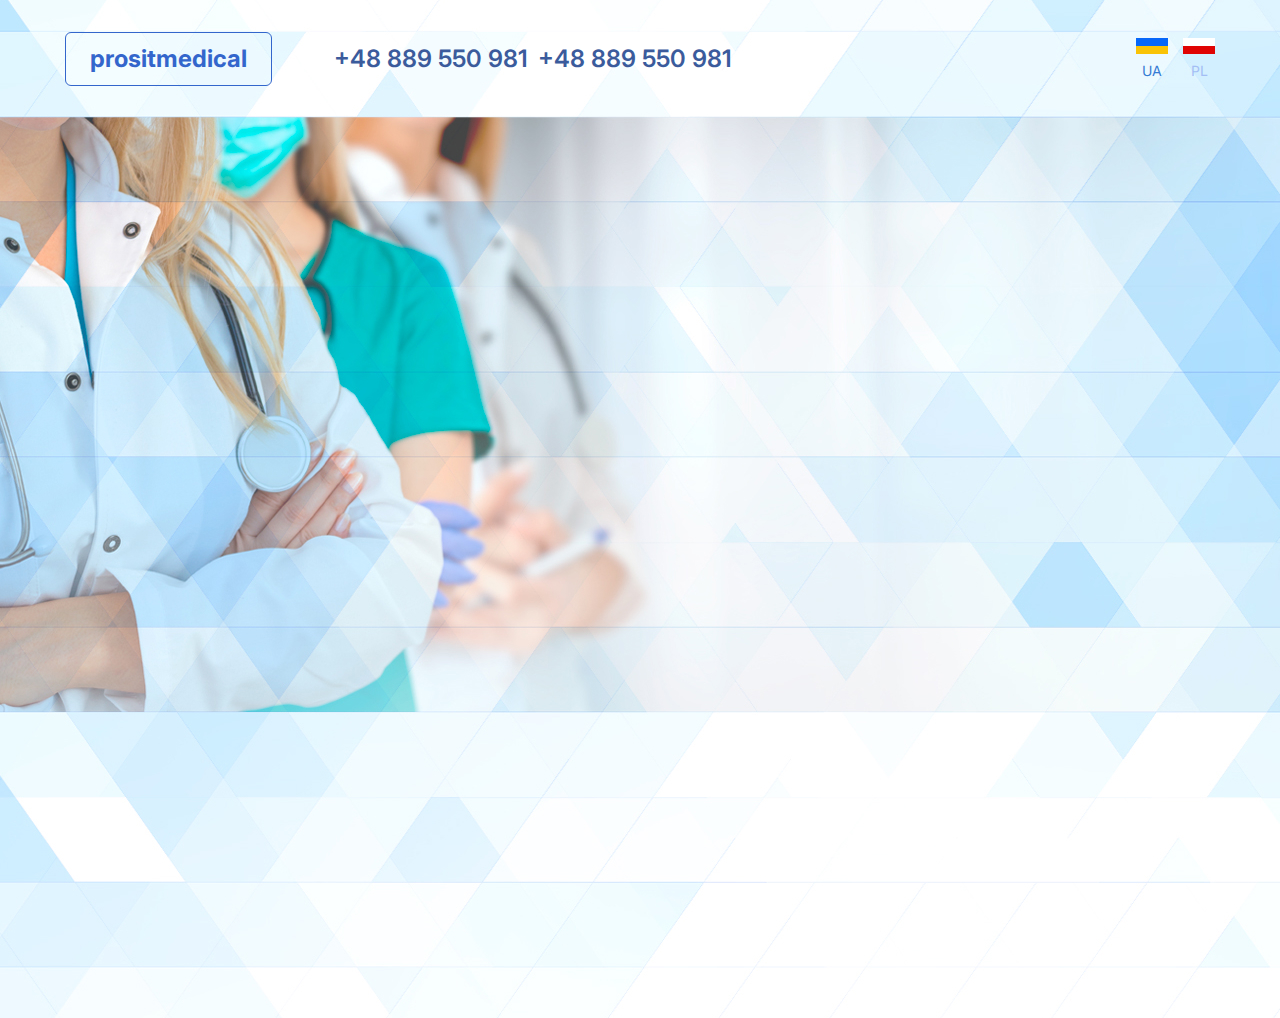
==== app/index.html @ 1f2bd45f "header" ====
<!DOCTYPE html>
<html lang="en">

<head>
    <meta charset="UTF-8">
    <meta http-equiv="X-UA-Compatible" content="IE=edge">
    <meta name="viewport" content="width=device-width, initial-scale=1.0">
    <title>Prositmedical</title>
    <link rel="preconnect" href="https://fonts.googleapis.com">
    <link rel="preconnect" href="https://fonts.gstatic.com" crossorigin>
    <link href="https://fonts.googleapis.com/css2?family=Inter:wght@400;600;700;800&display=swap" rel="stylesheet">
    <link rel="stylesheet" href="css/style.min.css">
</head>

<body class="body">
    <header class="header">
        <div class="container-fluid">
            <div class="header__inner">
                <a class="header__logo" href="index.html">prositmedical</a>
                <ul class="header__phone">
                    <li class="header__phone-item">
                        <a class="header__phone-link" href="tel:+48889550981">+48 889 550 981</a>
                    </li>
                    <li class="header__phone-item">
                        <a class="header__phone-link" href="tel:+48889550981">+48 889 550 981</a>
                    </li>
                </ul>
                <ul class="header__lang">
                    <li class="header__lang-item">
                        <a class="header__lang-link ua header__lang-link--active" href="index.html">UA</a>
                    </li>
                    <li class="header__lang-item">
                        <a class="header__lang-link pl" href="index_pl.html">PL</a>
                    </li>
                </ul>
            </div>
        </div>
    </header>
    <div class="wrapper">
        <div class="main"></div>
        <footer class="footer"></footer>
    </div>
    <script src="js/main.min.js"></script>
</body>

</html>
---- app/css/style.min.css ----
html{-webkit-box-sizing:border-box;box-sizing:border-box}*,*::after,*::before{-webkit-box-sizing:inherit;box-sizing:inherit}ul[class],ol[class]{padding:0}body,h1,h2,h3,h4,h5,h6,p,ul,ol,li,figure,figcaption,blockquote,dl,dd{margin:0;font-size:inherit}ul[class]{list-style:none}img{max-width:100%;display:block}input,button,textarea,select{font:inherit}a{text-decoration:none}html,body{height:100%;font-family:"Inter",sans-serif;font-size:24px;line-height:1.16}.wrapper{display:-webkit-box;display:-ms-flexbox;display:flex;-webkit-box-orient:vertical;-webkit-box-direction:normal;-ms-flex-direction:column;flex-direction:column;min-height:100%}.main{-webkit-box-flex:1;-ms-flex:1 0 auto;flex:1 0 auto}.footer{-webkit-box-flex:0;-ms-flex:0 0 auto;flex:0 0 auto}.container{max-width:1000px;margin:0 auto;padding:0 10px}.container-fluid{max-width:1440px;padding:0 65px;margin:0 auto}.body{background-image:url(../images/main-bg.jpg);background-size:1440px auto;background-repeat:no-repeat;background-position:top center}.header__inner{padding:32px 0;display:-webkit-box;display:-ms-flexbox;display:flex;-webkit-box-align:center;-ms-flex-align:center;align-items:center}.header__logo{color:#36c;font-weight:700;padding:12px 24px;border:1px solid #36c;border-radius:6px;margin-right:62px}.header__phone{display:-webkit-box;display:-ms-flexbox;display:flex;margin-right:auto}.header__phone-item+.header__phone-item{margin-left:10px}.header__phone-link{font-weight:600;color:#3b5b9c}.header__lang{display:-webkit-box;display:-ms-flexbox;display:flex;font-size:14px}.header__lang-item{margin-left:15px}.header__lang-link{display:inline-block;color:#a3bef5;width:32px;text-align:center;padding-top:25px;position:relative}.header__lang-link::before{position:absolute;content:"";width:32px;height:16px;top:0;left:0;background-size:cover;background-repeat:no-repeat}.header__lang-link.ua::before{background-image:url(../images/ua-flag.png)}.header__lang-link.pl::before{background-image:url(../images/pl-flag.png)}.header__lang-link--active{color:#357bd3}
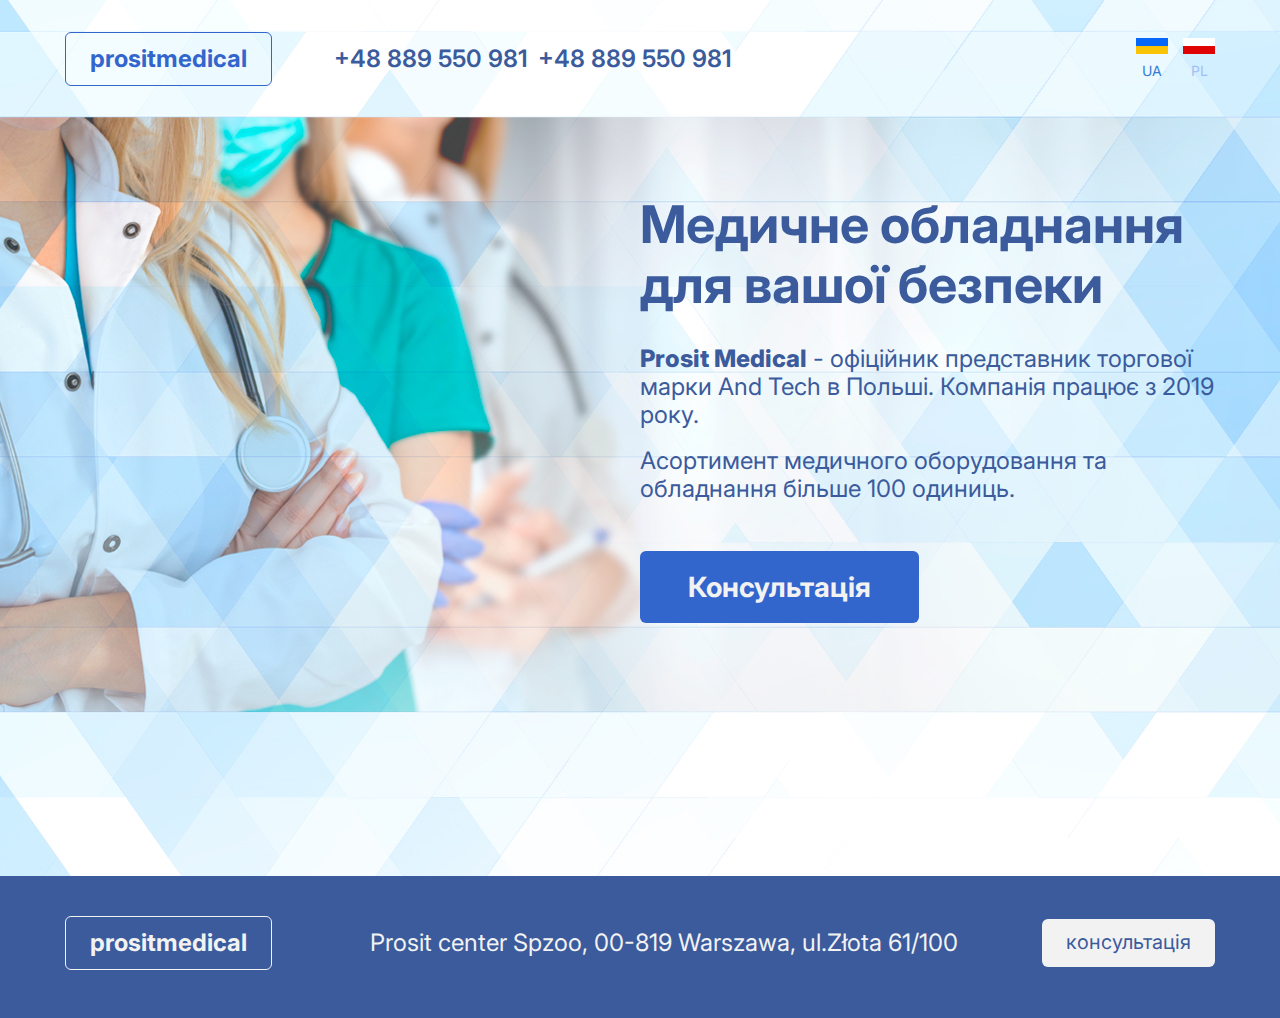
==== commit 560410bd: "footer + top" ====
--- a/app/index.html
+++ b/app/index.html
@@ -1,5 +1,5 @@
 <!DOCTYPE html>
-<html lang="en">
+<html lang="ua">
 
 <head>
     <meta charset="UTF-8">
@@ -16,7 +16,7 @@
     <header class="header">
         <div class="container-fluid">
             <div class="header__inner">
-                <a class="header__logo" href="index.html">prositmedical</a>
+                <a class="header__logo logo" href="index.html">prositmedical</a>
                 <ul class="header__phone">
                     <li class="header__phone-item">
                         <a class="header__phone-link" href="tel:+48889550981">+48 889 550 981</a>
@@ -37,8 +37,37 @@
         </div>
     </header>
     <div class="wrapper">
-        <div class="main"></div>
-        <footer class="footer"></footer>
+        <div class="main">
+            <section class="top">
+                <div class="container-fluid">
+                    <div class="top__inner">
+                        <div class="top__info">
+                            <h1 class="top__title">
+                                Медичне обладнання для вашої безпеки
+                            </h1>
+                            <p class="top__text">
+                                <b>Prosit Medical</b> - офіційник представник торгової марки And Tech в Польші. Компанія працює з 2019 року.
+                            </p>
+                            <p class="top__text">
+                                Асортимент медичного оборудовання та обладнання більше 100 одиниць.
+                            </p>
+                            <a class="top__btn" href="#">Консультація</a>
+                        </div>
+                    </div>
+                </div>
+            </section>
+        </div>
+        <footer class="footer">
+            <div class="container-fluid">
+                <div class="footer__inner">
+                    <a class="footer__logo logo" href="index.html">prositmedical</a>
+                    <p class="footer__text">
+                        Prosit center Spzoo, 00-819 Warszawa, ul.Złota 61/100
+                    </p>
+                    <a class="footer__btn" href="#">консультація</a>
+                </div>
+            </div>
+        </footer>
     </div>
     <script src="js/main.min.js"></script>
 </body>
--- a/app/css/style.min.css
+++ b/app/css/style.min.css
@@ -1 +1 @@
-html{-webkit-box-sizing:border-box;box-sizing:border-box}*,*::after,*::before{-webkit-box-sizing:inherit;box-sizing:inherit}ul[class],ol[class]{padding:0}body,h1,h2,h3,h4,h5,h6,p,ul,ol,li,figure,figcaption,blockquote,dl,dd{margin:0;font-size:inherit}ul[class]{list-style:none}img{max-width:100%;display:block}input,button,textarea,select{font:inherit}a{text-decoration:none}html,body{height:100%;font-family:"Inter",sans-serif;font-size:24px;line-height:1.16}.wrapper{display:-webkit-box;display:-ms-flexbox;display:flex;-webkit-box-orient:vertical;-webkit-box-direction:normal;-ms-flex-direction:column;flex-direction:column;min-height:100%}.main{-webkit-box-flex:1;-ms-flex:1 0 auto;flex:1 0 auto}.footer{-webkit-box-flex:0;-ms-flex:0 0 auto;flex:0 0 auto}.container{max-width:1000px;margin:0 auto;padding:0 10px}.container-fluid{max-width:1440px;padding:0 65px;margin:0 auto}.body{background-image:url(../images/main-bg.jpg);background-size:1440px auto;background-repeat:no-repeat;background-position:top center}.header__inner{padding:32px 0;display:-webkit-box;display:-ms-flexbox;display:flex;-webkit-box-align:center;-ms-flex-align:center;align-items:center}.header__logo{color:#36c;font-weight:700;padding:12px 24px;border:1px solid #36c;border-radius:6px;margin-right:62px}.header__phone{display:-webkit-box;display:-ms-flexbox;display:flex;margin-right:auto}.header__phone-item+.header__phone-item{margin-left:10px}.header__phone-link{font-weight:600;color:#3b5b9c}.header__lang{display:-webkit-box;display:-ms-flexbox;display:flex;font-size:14px}.header__lang-item{margin-left:15px}.header__lang-link{display:inline-block;color:#a3bef5;width:32px;text-align:center;padding-top:25px;position:relative}.header__lang-link::before{position:absolute;content:"";width:32px;height:16px;top:0;left:0;background-size:cover;background-repeat:no-repeat}.header__lang-link.ua::before{background-image:url(../images/ua-flag.png)}.header__lang-link.pl::before{background-image:url(../images/pl-flag.png)}.header__lang-link--active{color:#357bd3}+html{-webkit-box-sizing:border-box;box-sizing:border-box}*,*::after,*::before{-webkit-box-sizing:inherit;box-sizing:inherit}ul[class],ol[class]{padding:0}body,h1,h2,h3,h4,h5,h6,p,ul,ol,li,figure,figcaption,blockquote,dl,dd{margin:0;font-size:inherit}ul[class]{list-style:none}img{max-width:100%;display:block}input,button,textarea,select{font:inherit}a{text-decoration:none}html,body{height:100%;font-family:"Inter",sans-serif;font-size:24px;line-height:1.16}.wrapper{display:-webkit-box;display:-ms-flexbox;display:flex;-webkit-box-orient:vertical;-webkit-box-direction:normal;-ms-flex-direction:column;flex-direction:column;min-height:100%}.main{-webkit-box-flex:1;-ms-flex:1 0 auto;flex:1 0 auto}.footer{-webkit-box-flex:0;-ms-flex:0 0 auto;flex:0 0 auto}.container{max-width:1000px;margin:0 auto;padding:0 10px}.container-fluid{max-width:1440px;padding:0 65px;margin:0 auto}.logo{font-weight:700;padding:12px 24px;border:1px solid;border-radius:6px}.body{background-image:url(../images/main-bg.jpg);background-size:1440px auto;background-repeat:no-repeat;background-position:top center}.header__inner{padding:32px 0;display:-webkit-box;display:-ms-flexbox;display:flex;-webkit-box-align:center;-ms-flex-align:center;align-items:center}.header__logo{color:#36c;border-color:#36c;margin-right:62px}.header__phone{display:-webkit-box;display:-ms-flexbox;display:flex;margin-right:auto}.header__phone-item+.header__phone-item{margin-left:10px}.header__phone-link{font-weight:600;color:#3b5b9c}.header__lang{display:-webkit-box;display:-ms-flexbox;display:flex;font-size:14px}.header__lang-item{margin-left:15px}.header__lang-link{display:inline-block;color:#a3bef5;width:32px;text-align:center;padding-top:25px;position:relative}.header__lang-link::before{position:absolute;content:"";width:32px;height:16px;top:0;left:0;background-size:cover;background-repeat:no-repeat}.header__lang-link.ua::before{background-image:url(../images/ua-flag.png)}.header__lang-link.pl::before{background-image:url(../images/pl-flag.png)}.header__lang-link--active{color:#357bd3}.top__inner{padding:77px 0 90px;color:#3b5b9c}.top__info{width:50%;margin-left:auto}.top__title{font-size:52px;margin-bottom:30px}.top__text{margin-bottom:18px;max-width:575px}.top__text b{font-weight:800}.top__btn{display:inline-block;font-size:28px;font-weight:700;color:#f2f2f3;background-color:#36c;padding:20px 48px;border-radius:6px;margin-top:30px}.footer{background-color:#3b5b9c}.footer__inner{display:-webkit-box;display:-ms-flexbox;display:flex;-webkit-box-align:center;-ms-flex-align:center;align-items:center;padding:40px 0 48px}.footer__logo{color:#f2f2f3;border-color:#f2f2f3;margin-right:98px}.footer__text{color:#f2f2f3;margin-right:auto}.footer__btn{font-size:20px;color:#3b5b9c;background-color:#f2f2f3;padding:12px 24px;border-radius:6px}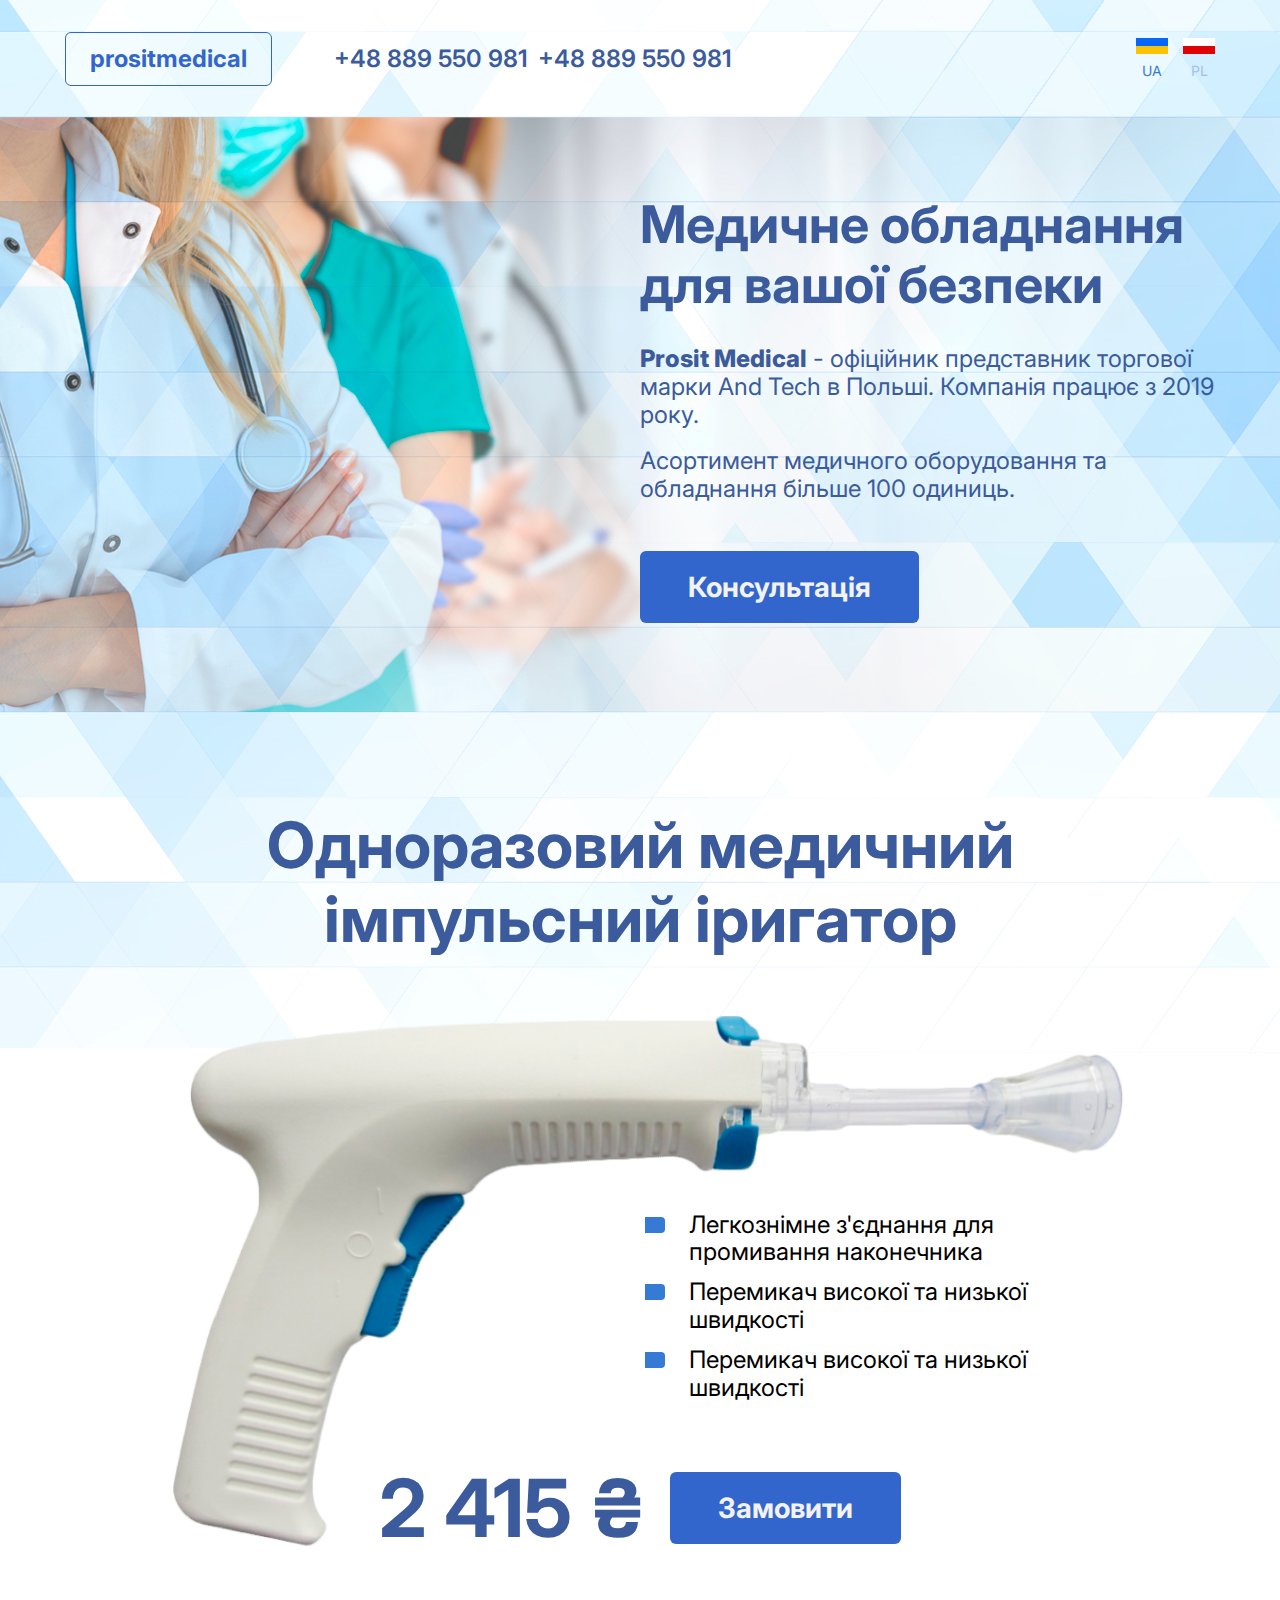
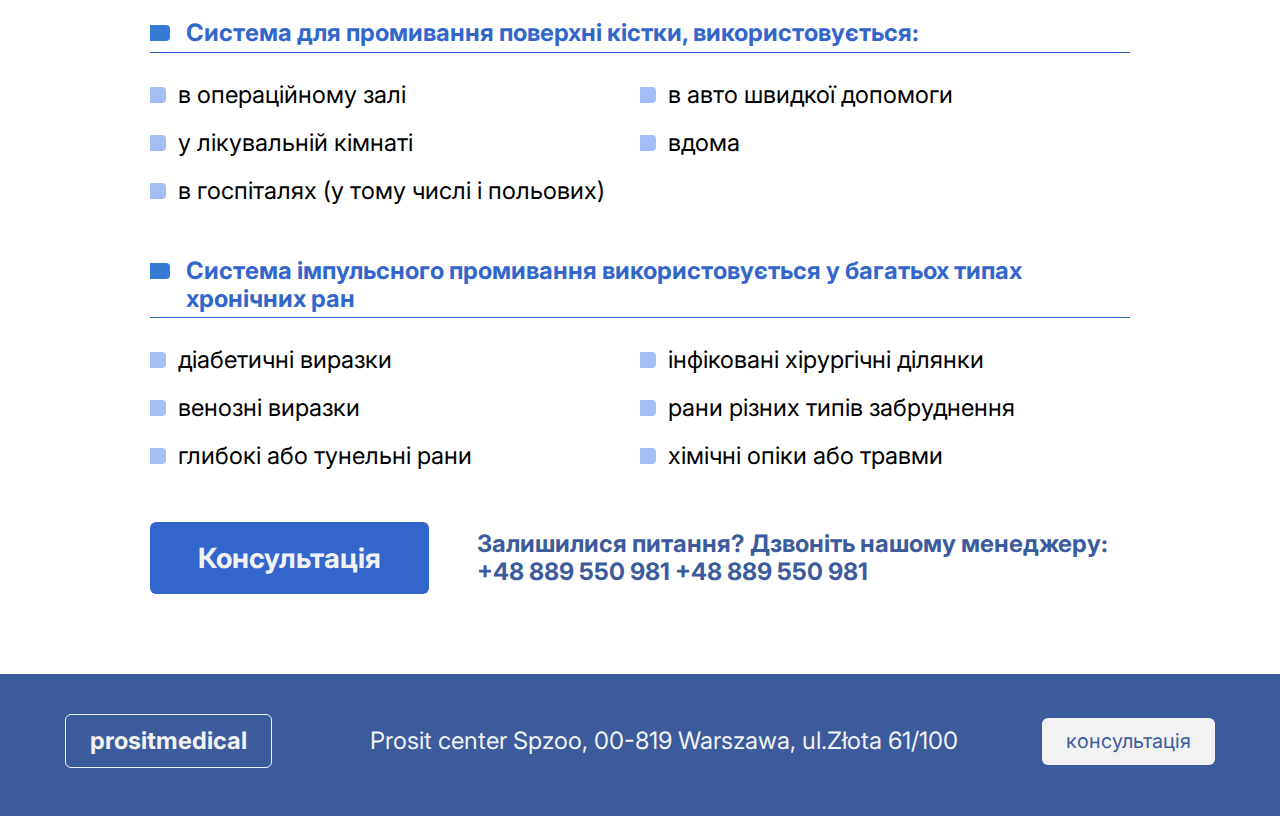
==== commit c5cc2ef1: "popup" ====
--- a/app/index.html
+++ b/app/index.html
@@ -42,16 +42,103 @@
                 <div class="container-fluid">
                     <div class="top__inner">
                         <div class="top__info">
-                            <h1 class="top__title">
+                            <h2 class="top__title">
                                 Медичне обладнання для вашої безпеки
-                            </h1>
+                            </h2>
                             <p class="top__text">
-                                <b>Prosit Medical</b> - офіційник представник торгової марки And Tech в Польші. Компанія працює з 2019 року.
+                                <b>Prosit Medical</b> - офіційник представник торгової марки And Tech в Польші. Компанія
+                                працює з 2019 року.
                             </p>
                             <p class="top__text">
                                 Асортимент медичного оборудовання та обладнання більше 100 одиниць.
                             </p>
-                            <a class="top__btn" href="#">Консультація</a>
+                            <a class="top__btn button" href="#">Консультація</a>
+                        </div>
+                    </div>
+                </div>
+            </section>
+            <section class="device">
+                <div class="container">
+                    <div class="device__inner">
+                        <h1 class="device__title">
+                            Одноразовий медичний імпульсний іригатор
+                        </h1>
+                        <div class="device__item">
+                            <img class="device__item-img" src="images/Irrigator.png" alt="Irrigator">
+                            <div class="device__info">
+                                <ul class="device__info-list">
+                                    <li class="device__info-text">
+                                        Легкознімне з'єднання для промивання наконечника
+                                    </li>
+                                    <li class="device__info-text">
+                                        Перемикач високої та низької швидкості
+                                    </li>
+                                    <li class="device__info-text">
+                                        Перемикач високої та низької швидкості
+                                    </li>
+                                </ul>
+                                <div class="device__price">
+                                    <span class="device__price-num">2 415 ₴</span>
+                                    <a class="device__price-btn" href="#">Замовити</a>
+                                </div>
+                            </div>
+                        </div>
+                        <div class="device__functions">
+                            <div class="device__functions-box">
+                                <h5 class="device__functions-title">
+                                    Система для промивання поверхні кістки, використовується:
+                                </h5>
+                                <ul class="device__functions-list">
+                                    <li class="device__functions-text">
+                                        в операційному залі
+                                    </li>
+                                    <li class="device__functions-text">
+                                        в авто швидкої допомоги
+                                    </li>
+                                    <li class="device__functions-text">
+                                        у лікувальній кімнаті
+                                    </li>
+                                    <li class="device__functions-text">
+                                        вдома
+                                    </li>
+                                    <li class="device__functions-text">
+                                        в госпіталях (у тому числі і польових)
+                                    </li>
+                                </ul>
+                            </div>
+                            <div class="device__functions-box">
+                                <h5 class="device__functions-title">
+                                    Система імпульсного промивання
+                                    використовується у багатьох типах хронічних ран
+                                </h5>
+                                <ul class="device__functions-list">
+                                    <li class="device__functions-text">
+                                        діабетичні виразки
+                                    </li>
+                                    <li class="device__functions-text">
+                                        інфіковані хірургічні ділянки
+                                    </li>
+                                    <li class="device__functions-text">
+                                        венозні виразки
+                                    </li>
+                                    <li class="device__functions-text">
+                                        рани різних типів забруднення
+                                    </li>
+                                    <li class="device__functions-text">
+                                        глибокі або тунельні рани
+                                    </li>
+                                    <li class="device__functions-text">
+                                        хімічні опіки або травми
+                                    </li>
+                                </ul>
+                            </div>
+                        </div>
+                        <div class="device__contacts">
+                            <a class="device__btn button" href="#">Консультація</a>
+                            <p class="device__phone">
+                                Залишилися питання? Дзвоніть нашому менеджеру:
+                                +48 889 550 981 +48 889 550 981
+                            </p>
                         </div>
                     </div>
                 </div>
@@ -69,6 +156,36 @@
             </div>
         </footer>
     </div>
+    <div class="popup__order">
+        <div class="popup__body">
+            <div class="popup__card">
+                <a class="popup__close" href="#">
+                    <img class="popup__close-icon" src="images/close-icon.svg" alt="close">
+                </a>
+                <h3 class="popup__title">Будь ласка, заповніть поля</h3>
+                <form class="popup__form">
+                    <input type="text" class="popup__input" placeholder="Як до Вас звертатися">
+                    <input type="email, tel" class="popup__input" placeholder="Ваш телефон або e-mail">
+                    <button class="popup__btn button" type="submit">Надіслати</button>
+                </form>
+            </div>
+        </div>
+    </div>
+    </div>
+    <div class="popup__feedback">
+        <div class="popup__body">
+            <div class="popup__card">
+                <a class="popup__close" href="#">
+                    <img class="popup__close-icon" src="images/close-icon.svg" alt="close">
+                </a>
+                <h3 class="popup__title">Дякуємо!</h3>
+                <p class="popup__text">
+                    Ваше замовлення було відправлено.
+                    Чекайте на відповідь нашого менеджера.
+                </p>
+            </div>
+        </div>
+    </div>
     <script src="js/main.min.js"></script>
 </body>
 
--- a/app/css/style.min.css
+++ b/app/css/style.min.css
@@ -1 +1 @@
-html{-webkit-box-sizing:border-box;box-sizing:border-box}*,*::after,*::before{-webkit-box-sizing:inherit;box-sizing:inherit}ul[class],ol[class]{padding:0}body,h1,h2,h3,h4,h5,h6,p,ul,ol,li,figure,figcaption,blockquote,dl,dd{margin:0;font-size:inherit}ul[class]{list-style:none}img{max-width:100%;display:block}input,button,textarea,select{font:inherit}a{text-decoration:none}html,body{height:100%;font-family:"Inter",sans-serif;font-size:24px;line-height:1.16}.wrapper{display:-webkit-box;display:-ms-flexbox;display:flex;-webkit-box-orient:vertical;-webkit-box-direction:normal;-ms-flex-direction:column;flex-direction:column;min-height:100%}.main{-webkit-box-flex:1;-ms-flex:1 0 auto;flex:1 0 auto}.footer{-webkit-box-flex:0;-ms-flex:0 0 auto;flex:0 0 auto}.container{max-width:1000px;margin:0 auto;padding:0 10px}.container-fluid{max-width:1440px;padding:0 65px;margin:0 auto}.logo{font-weight:700;padding:12px 24px;border:1px solid;border-radius:6px}.body{background-image:url(../images/main-bg.jpg);background-size:1440px auto;background-repeat:no-repeat;background-position:top center}.header__inner{padding:32px 0;display:-webkit-box;display:-ms-flexbox;display:flex;-webkit-box-align:center;-ms-flex-align:center;align-items:center}.header__logo{color:#36c;border-color:#36c;margin-right:62px}.header__phone{display:-webkit-box;display:-ms-flexbox;display:flex;margin-right:auto}.header__phone-item+.header__phone-item{margin-left:10px}.header__phone-link{font-weight:600;color:#3b5b9c}.header__lang{display:-webkit-box;display:-ms-flexbox;display:flex;font-size:14px}.header__lang-item{margin-left:15px}.header__lang-link{display:inline-block;color:#a3bef5;width:32px;text-align:center;padding-top:25px;position:relative}.header__lang-link::before{position:absolute;content:"";width:32px;height:16px;top:0;left:0;background-size:cover;background-repeat:no-repeat}.header__lang-link.ua::before{background-image:url(../images/ua-flag.png)}.header__lang-link.pl::before{background-image:url(../images/pl-flag.png)}.header__lang-link--active{color:#357bd3}.top__inner{padding:77px 0 90px;color:#3b5b9c}.top__info{width:50%;margin-left:auto}.top__title{font-size:52px;margin-bottom:30px}.top__text{margin-bottom:18px;max-width:575px}.top__text b{font-weight:800}.top__btn{display:inline-block;font-size:28px;font-weight:700;color:#f2f2f3;background-color:#36c;padding:20px 48px;border-radius:6px;margin-top:30px}.footer{background-color:#3b5b9c}.footer__inner{display:-webkit-box;display:-ms-flexbox;display:flex;-webkit-box-align:center;-ms-flex-align:center;align-items:center;padding:40px 0 48px}.footer__logo{color:#f2f2f3;border-color:#f2f2f3;margin-right:98px}.footer__text{color:#f2f2f3;margin-right:auto}.footer__btn{font-size:20px;color:#3b5b9c;background-color:#f2f2f3;padding:12px 24px;border-radius:6px}+html{-webkit-box-sizing:border-box;box-sizing:border-box}*,*::after,*::before{-webkit-box-sizing:inherit;box-sizing:inherit}ul[class],ol[class]{padding:0}body,h1,h2,h3,h4,h5,h6,p,ul,ol,li,figure,figcaption,blockquote,dl,dd{margin:0;font-size:inherit}ul[class]{list-style:none}img{max-width:100%;display:block}input,button,textarea,select{font:inherit}a{text-decoration:none}html,body{height:100%;font-family:"Inter",sans-serif;font-size:24px;line-height:1.16}.wrapper{display:-webkit-box;display:-ms-flexbox;display:flex;-webkit-box-orient:vertical;-webkit-box-direction:normal;-ms-flex-direction:column;flex-direction:column;min-height:100%}.main{-webkit-box-flex:1;-ms-flex:1 0 auto;flex:1 0 auto}.footer{-webkit-box-flex:0;-ms-flex:0 0 auto;flex:0 0 auto}.container{max-width:1000px;margin:0 auto;padding:0 10px}.container-fluid{max-width:1440px;padding:0 65px;margin:0 auto}.logo{font-weight:700;padding:12px 24px;border:1px solid;border-radius:6px}.button{display:inline-block;font-size:28px;font-weight:700;color:#f2f2f3;background-color:#36c;padding:20px 48px;border-radius:6px}.body{background-image:url(../images/main-bg.jpg);background-size:1440px auto;background-repeat:no-repeat;background-position:top center}.header__inner{padding:32px 0;display:-webkit-box;display:-ms-flexbox;display:flex;-webkit-box-align:center;-ms-flex-align:center;align-items:center}.header__logo{color:#36c;border-color:#36c;margin-right:62px}.header__phone{display:-webkit-box;display:-ms-flexbox;display:flex;margin-right:auto}.header__phone-item+.header__phone-item{margin-left:10px}.header__phone-link{font-weight:600;color:#3b5b9c}.header__lang{display:-webkit-box;display:-ms-flexbox;display:flex;font-size:14px}.header__lang-item{margin-left:15px}.header__lang-link{display:inline-block;color:#a3bef5;width:32px;text-align:center;padding-top:25px;position:relative}.header__lang-link::before{position:absolute;content:"";width:32px;height:16px;top:0;left:0;background-size:cover;background-repeat:no-repeat}.header__lang-link.ua::before{background-image:url(../images/ua-flag.png)}.header__lang-link.pl::before{background-image:url(../images/pl-flag.png)}.header__lang-link--active{color:#357bd3}.top__inner{padding:77px 0 90px;color:#3b5b9c}.top__info{width:50%;margin-left:auto}.top__title{font-size:52px;margin-bottom:30px}.top__text{margin-bottom:18px;max-width:575px}.top__text b{font-weight:800}.top__btn{margin-top:30px}.device__inner{padding:95px 0 80px}.device__title{text-align:center;font-size:64px;color:#3b5b9c;margin-bottom:44px}.device__item{position:relative;margin-bottom:65px}.device__item-img{-o-object-fit:cover;object-fit:cover}.device__info{position:absolute;bottom:0;right:0;width:100%;display:-webkit-box;display:-ms-flexbox;display:flex;-webkit-box-orient:vertical;-webkit-box-direction:normal;-ms-flex-direction:column;flex-direction:column;-webkit-box-align:center;-ms-flex-align:center;align-items:center}.device__info-list{width:45%;margin-left:auto;margin-bottom:48px}.device__info-text{margin-bottom:12px;position:relative}.device__info-text::before{position:absolute;content:"";width:20px;height:16px;top:6px;left:-44px;background-color:#357bd3;border-radius:0px 4px 4px 0px}.device__price{display:-webkit-box;display:-ms-flexbox;display:flex;-webkit-box-align:center;-ms-flex-align:center;align-items:center}.device__price-num{font-size:80px;font-weight:700;color:#3b5b9c}.device__price-btn{display:inline-block;font-size:28px;font-weight:700;color:#f2f2f3;padding:20px 48px;background-color:#36c;border-radius:6px;margin-left:24px}.device__functions-box{margin-bottom:32px}.device__functions-title{color:#36c;padding-left:36px;position:relative;padding-bottom:5px;border-bottom:1px solid #36c;margin-bottom:28px}.device__functions-title::before{position:absolute;content:"";width:20px;height:16px;top:6px;left:0;background-color:#357bd3;border-radius:0px 4px 4px 0px}.device__functions-list{display:-webkit-box;display:-ms-flexbox;display:flex;-ms-flex-wrap:wrap;flex-wrap:wrap}.device__functions-text{width:50%;padding-left:28px;margin-bottom:20px;position:relative}.device__functions-text::before{position:absolute;content:"";width:16px;height:16px;top:6px;left:0;background-color:#a3bef5;border-radius:0px 4px 4px 0px}.device__contacts{display:-webkit-box;display:-ms-flexbox;display:flex;-webkit-box-align:center;-ms-flex-align:center;align-items:center}.device__phone{font-weight:700;color:#3b5b9c;margin-left:48px}.footer{background-color:#3b5b9c}.footer__inner{display:-webkit-box;display:-ms-flexbox;display:flex;-webkit-box-align:center;-ms-flex-align:center;align-items:center;padding:40px 0 48px}.footer__logo{color:#f2f2f3;border-color:#f2f2f3;margin-right:98px}.footer__text{color:#f2f2f3;margin-right:auto}.footer__btn{font-size:20px;color:#3b5b9c;background-color:#f2f2f3;padding:12px 24px;border-radius:6px}.popup__order,.popup__feedback{position:fixed;width:100%;height:100%;top:0;left:0;opacity:0;visibility:hidden;-webkit-transition:all .3s;-o-transition:all .3s;transition:all .3s}.popup__order.order__open,.popup__feedback.open__feedback{opacity:1;visibility:visible}.popup__body{min-height:100%;padding:30px;display:-webkit-box;display:-ms-flexbox;display:flex;-webkit-box-pack:center;-ms-flex-pack:center;justify-content:center;-webkit-box-align:center;-ms-flex-align:center;align-items:center}.popup__card{position:relative;background-image:url(../images/popup-bg.png);background-size:cover;background-repeat:no-repeat;background-position:0 0;max-width:646px;width:100%;height:254px;padding:48px;-webkit-box-shadow:0px 4px 12px rgba(0,0,0,.25);box-shadow:0px 4px 12px rgba(0,0,0,.25)}.popup__close{position:absolute;top:18px;right:18px}.popup__title{color:rgba(59,91,156,.7);margin-bottom:20px}.popup__form{display:-webkit-box;display:-ms-flexbox;display:flex;-webkit-box-pack:justify;-ms-flex-pack:justify;justify-content:space-between;-ms-flex-wrap:wrap;flex-wrap:wrap}.popup__input{max-width:256px;width:100%;margin-bottom:24px;padding:12px 19px;border:1px solid #bcbec2;border-radius:4px;font-size:14px}.popup__input::-webkit-input-placeholder{font-size:14px;color:rgba(59,91,156,.5)}.popup__input::-moz-placeholder{font-size:14px;color:rgba(59,91,156,.5)}.popup__input:-ms-input-placeholder{font-size:14px;color:rgba(59,91,156,.5)}.popup__input::-ms-input-placeholder{font-size:14px;color:rgba(59,91,156,.5)}.popup__input::placeholder{font-size:14px;color:rgba(59,91,156,.5)}.popup__btn{border:none;font-size:18px;padding:12px 40px;margin:0 auto;cursor:pointer}.popup__text{font-size:20px;color:#3b5b9c;width:410px}.popup__feedback .popup__card{background-image:url(../images/popup-bg2.png)}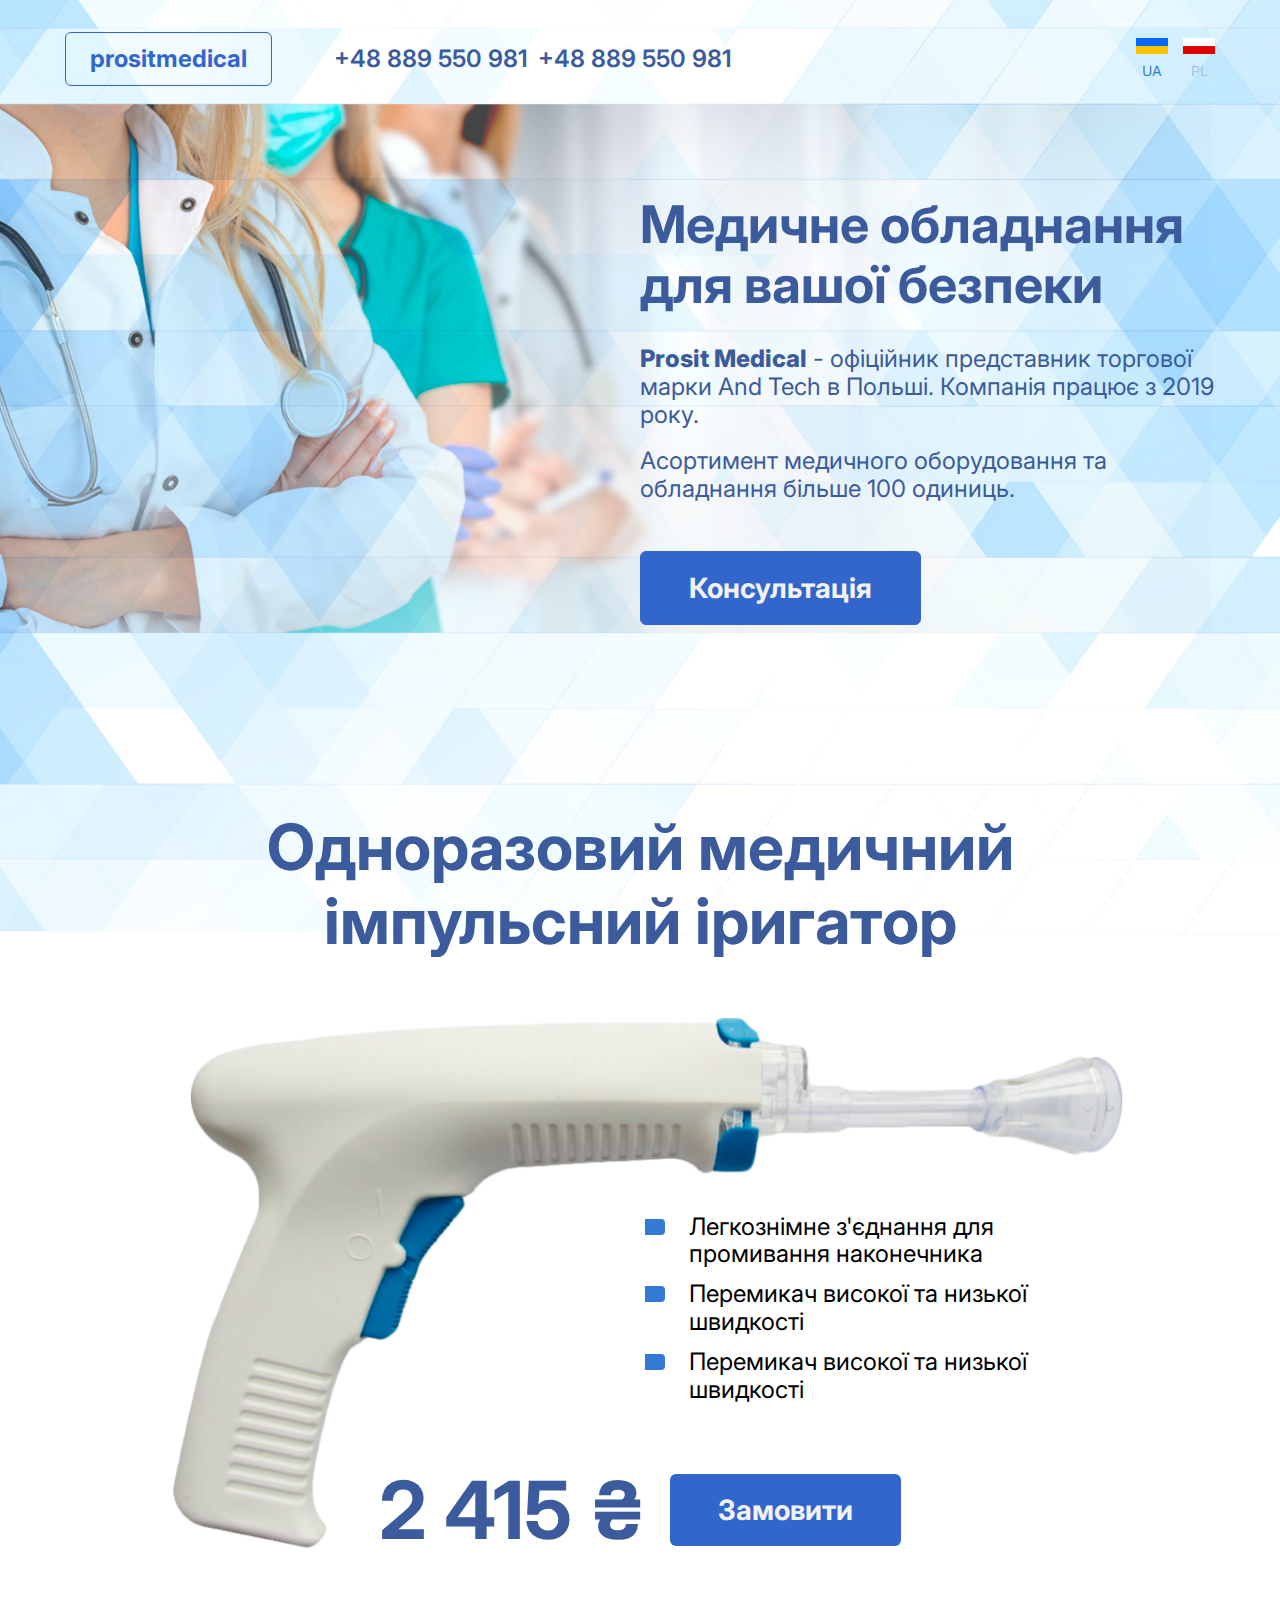
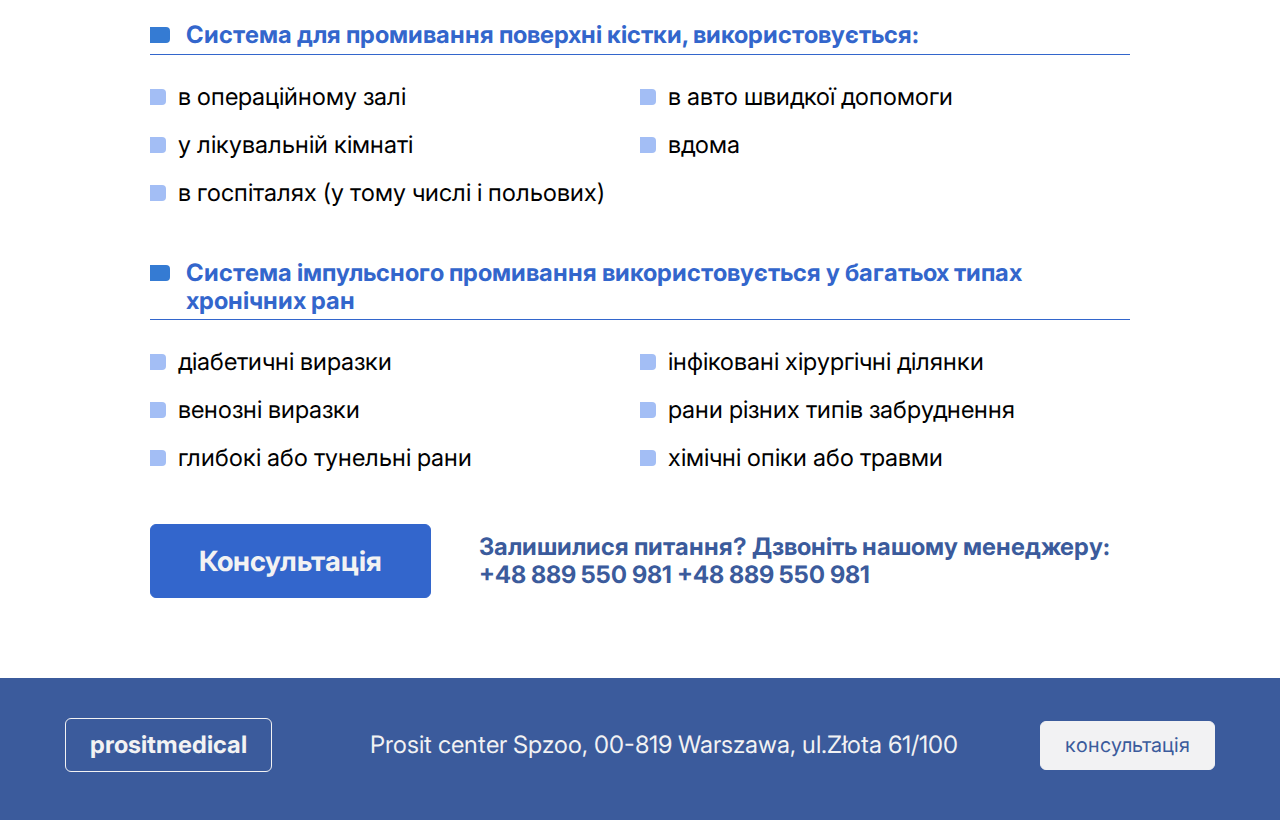
==== commit 186851ee: "media 480px" ====
--- a/app/index.html
+++ b/app/index.html
@@ -171,7 +171,6 @@
             </div>
         </div>
     </div>
-    </div>
     <div class="popup__feedback">
         <div class="popup__body">
             <div class="popup__card">
--- a/app/css/style.min.css
+++ b/app/css/style.min.css
@@ -1 +1 @@
-html{-webkit-box-sizing:border-box;box-sizing:border-box}*,*::after,*::before{-webkit-box-sizing:inherit;box-sizing:inherit}ul[class],ol[class]{padding:0}body,h1,h2,h3,h4,h5,h6,p,ul,ol,li,figure,figcaption,blockquote,dl,dd{margin:0;font-size:inherit}ul[class]{list-style:none}img{max-width:100%;display:block}input,button,textarea,select{font:inherit}a{text-decoration:none}html,body{height:100%;font-family:"Inter",sans-serif;font-size:24px;line-height:1.16}.wrapper{display:-webkit-box;display:-ms-flexbox;display:flex;-webkit-box-orient:vertical;-webkit-box-direction:normal;-ms-flex-direction:column;flex-direction:column;min-height:100%}.main{-webkit-box-flex:1;-ms-flex:1 0 auto;flex:1 0 auto}.footer{-webkit-box-flex:0;-ms-flex:0 0 auto;flex:0 0 auto}.container{max-width:1000px;margin:0 auto;padding:0 10px}.container-fluid{max-width:1440px;padding:0 65px;margin:0 auto}.logo{font-weight:700;padding:12px 24px;border:1px solid;border-radius:6px}.button{display:inline-block;font-size:28px;font-weight:700;color:#f2f2f3;background-color:#36c;padding:20px 48px;border-radius:6px}.body{background-image:url(../images/main-bg.jpg);background-size:1440px auto;background-repeat:no-repeat;background-position:top center}.header__inner{padding:32px 0;display:-webkit-box;display:-ms-flexbox;display:flex;-webkit-box-align:center;-ms-flex-align:center;align-items:center}.header__logo{color:#36c;border-color:#36c;margin-right:62px}.header__phone{display:-webkit-box;display:-ms-flexbox;display:flex;margin-right:auto}.header__phone-item+.header__phone-item{margin-left:10px}.header__phone-link{font-weight:600;color:#3b5b9c}.header__lang{display:-webkit-box;display:-ms-flexbox;display:flex;font-size:14px}.header__lang-item{margin-left:15px}.header__lang-link{display:inline-block;color:#a3bef5;width:32px;text-align:center;padding-top:25px;position:relative}.header__lang-link::before{position:absolute;content:"";width:32px;height:16px;top:0;left:0;background-size:cover;background-repeat:no-repeat}.header__lang-link.ua::before{background-image:url(../images/ua-flag.png)}.header__lang-link.pl::before{background-image:url(../images/pl-flag.png)}.header__lang-link--active{color:#357bd3}.top__inner{padding:77px 0 90px;color:#3b5b9c}.top__info{width:50%;margin-left:auto}.top__title{font-size:52px;margin-bottom:30px}.top__text{margin-bottom:18px;max-width:575px}.top__text b{font-weight:800}.top__btn{margin-top:30px}.device__inner{padding:95px 0 80px}.device__title{text-align:center;font-size:64px;color:#3b5b9c;margin-bottom:44px}.device__item{position:relative;margin-bottom:65px}.device__item-img{-o-object-fit:cover;object-fit:cover}.device__info{position:absolute;bottom:0;right:0;width:100%;display:-webkit-box;display:-ms-flexbox;display:flex;-webkit-box-orient:vertical;-webkit-box-direction:normal;-ms-flex-direction:column;flex-direction:column;-webkit-box-align:center;-ms-flex-align:center;align-items:center}.device__info-list{width:45%;margin-left:auto;margin-bottom:48px}.device__info-text{margin-bottom:12px;position:relative}.device__info-text::before{position:absolute;content:"";width:20px;height:16px;top:6px;left:-44px;background-color:#357bd3;border-radius:0px 4px 4px 0px}.device__price{display:-webkit-box;display:-ms-flexbox;display:flex;-webkit-box-align:center;-ms-flex-align:center;align-items:center}.device__price-num{font-size:80px;font-weight:700;color:#3b5b9c}.device__price-btn{display:inline-block;font-size:28px;font-weight:700;color:#f2f2f3;padding:20px 48px;background-color:#36c;border-radius:6px;margin-left:24px}.device__functions-box{margin-bottom:32px}.device__functions-title{color:#36c;padding-left:36px;position:relative;padding-bottom:5px;border-bottom:1px solid #36c;margin-bottom:28px}.device__functions-title::before{position:absolute;content:"";width:20px;height:16px;top:6px;left:0;background-color:#357bd3;border-radius:0px 4px 4px 0px}.device__functions-list{display:-webkit-box;display:-ms-flexbox;display:flex;-ms-flex-wrap:wrap;flex-wrap:wrap}.device__functions-text{width:50%;padding-left:28px;margin-bottom:20px;position:relative}.device__functions-text::before{position:absolute;content:"";width:16px;height:16px;top:6px;left:0;background-color:#a3bef5;border-radius:0px 4px 4px 0px}.device__contacts{display:-webkit-box;display:-ms-flexbox;display:flex;-webkit-box-align:center;-ms-flex-align:center;align-items:center}.device__phone{font-weight:700;color:#3b5b9c;margin-left:48px}.footer{background-color:#3b5b9c}.footer__inner{display:-webkit-box;display:-ms-flexbox;display:flex;-webkit-box-align:center;-ms-flex-align:center;align-items:center;padding:40px 0 48px}.footer__logo{color:#f2f2f3;border-color:#f2f2f3;margin-right:98px}.footer__text{color:#f2f2f3;margin-right:auto}.footer__btn{font-size:20px;color:#3b5b9c;background-color:#f2f2f3;padding:12px 24px;border-radius:6px}.popup__order,.popup__feedback{position:fixed;width:100%;height:100%;top:0;left:0;opacity:0;visibility:hidden;-webkit-transition:all .3s;-o-transition:all .3s;transition:all .3s}.popup__order.order__open,.popup__feedback.open__feedback{opacity:1;visibility:visible}.popup__body{min-height:100%;padding:30px;display:-webkit-box;display:-ms-flexbox;display:flex;-webkit-box-pack:center;-ms-flex-pack:center;justify-content:center;-webkit-box-align:center;-ms-flex-align:center;align-items:center}.popup__card{position:relative;background-image:url(../images/popup-bg.png);background-size:cover;background-repeat:no-repeat;background-position:0 0;max-width:646px;width:100%;height:254px;padding:48px;-webkit-box-shadow:0px 4px 12px rgba(0,0,0,.25);box-shadow:0px 4px 12px rgba(0,0,0,.25)}.popup__close{position:absolute;top:18px;right:18px}.popup__title{color:rgba(59,91,156,.7);margin-bottom:20px}.popup__form{display:-webkit-box;display:-ms-flexbox;display:flex;-webkit-box-pack:justify;-ms-flex-pack:justify;justify-content:space-between;-ms-flex-wrap:wrap;flex-wrap:wrap}.popup__input{max-width:256px;width:100%;margin-bottom:24px;padding:12px 19px;border:1px solid #bcbec2;border-radius:4px;font-size:14px}.popup__input::-webkit-input-placeholder{font-size:14px;color:rgba(59,91,156,.5)}.popup__input::-moz-placeholder{font-size:14px;color:rgba(59,91,156,.5)}.popup__input:-ms-input-placeholder{font-size:14px;color:rgba(59,91,156,.5)}.popup__input::-ms-input-placeholder{font-size:14px;color:rgba(59,91,156,.5)}.popup__input::placeholder{font-size:14px;color:rgba(59,91,156,.5)}.popup__btn{border:none;font-size:18px;padding:12px 40px;margin:0 auto;cursor:pointer}.popup__text{font-size:20px;color:#3b5b9c;width:410px}.popup__feedback .popup__card{background-image:url(../images/popup-bg2.png)}+html{-webkit-box-sizing:border-box;box-sizing:border-box}*,*::after,*::before{-webkit-box-sizing:inherit;box-sizing:inherit}ul[class],ol[class]{padding:0}body,h1,h2,h3,h4,h5,h6,p,ul,ol,li,figure,figcaption,blockquote,dl,dd{margin:0;font-size:inherit}ul[class]{list-style:none}img{max-width:100%;display:block}input,button,textarea,select{font:inherit}a{text-decoration:none}html,body{height:100%;font-family:"Inter",sans-serif;font-size:24px;line-height:1.16}.wrapper{display:-webkit-box;display:-ms-flexbox;display:flex;-webkit-box-orient:vertical;-webkit-box-direction:normal;-ms-flex-direction:column;flex-direction:column;min-height:100%}.main{-webkit-box-flex:1;-ms-flex:1 0 auto;flex:1 0 auto}.footer{-webkit-box-flex:0;-ms-flex:0 0 auto;flex:0 0 auto}.container{max-width:1000px;margin:0 auto;padding:0 10px}.container-fluid{max-width:1440px;padding:0 65px;margin:0 auto}.logo{font-weight:700;padding:12px 24px;border:1px solid;border-radius:6px}.button{display:inline-block;font-size:28px;font-weight:700;color:#f2f2f3;background-color:#36c;padding:20px 48px;border:1px solid #36c;border-radius:6px;-webkit-transition:all .3s;-o-transition:all .3s;transition:all .3s}.button:hover{color:#36c;background-color:transparent}.body{background-image:url(../images/main-bg.jpg);background-size:1440px auto;background-repeat:no-repeat;background-position:top center}.header__inner{padding:32px 0;display:-webkit-box;display:-ms-flexbox;display:flex;-webkit-box-align:center;-ms-flex-align:center;align-items:center}.header__logo{color:#36c;border-color:#36c;margin-right:62px}.header__phone{display:-webkit-box;display:-ms-flexbox;display:flex;margin-right:auto}.header__phone-item+.header__phone-item{margin-left:10px}.header__phone-link{font-weight:600;color:#3b5b9c}.header__lang{display:-webkit-box;display:-ms-flexbox;display:flex;font-size:14px}.header__lang-item{margin-left:15px}.header__lang-link{display:inline-block;color:#a3bef5;width:32px;text-align:center;padding-top:25px;position:relative}.header__lang-link::before{position:absolute;content:"";width:32px;height:16px;top:0;left:0;background-size:cover;background-repeat:no-repeat}.header__lang-link.ua::before{background-image:url(../images/ua-flag.png)}.header__lang-link.pl::before{background-image:url(../images/pl-flag.png)}.header__lang-link--active{color:#357bd3}.top__inner{padding:77px 0 90px;color:#3b5b9c}.top__info{width:50%;margin-left:auto}.top__title{font-size:52px;margin-bottom:30px}.top__text{margin-bottom:18px;max-width:575px}.top__text b{font-weight:800}.top__btn{margin-top:30px}.device__inner{padding:95px 0 80px}.device__title{text-align:center;font-size:64px;color:#3b5b9c;margin-bottom:44px}.device__item{position:relative;margin-bottom:65px}.device__item-img{-o-object-fit:cover;object-fit:cover}.device__info{position:absolute;bottom:0;right:0;width:100%;display:-webkit-box;display:-ms-flexbox;display:flex;-webkit-box-orient:vertical;-webkit-box-direction:normal;-ms-flex-direction:column;flex-direction:column;-webkit-box-align:center;-ms-flex-align:center;align-items:center}.device__info-list{width:45%;margin-left:auto;margin-bottom:48px}.device__info-text{margin-bottom:12px;position:relative}.device__info-text::before{position:absolute;content:"";width:20px;height:16px;top:6px;left:-44px;background-color:#357bd3;border-radius:0px 4px 4px 0px}.device__price{display:-webkit-box;display:-ms-flexbox;display:flex;-webkit-box-align:center;-ms-flex-align:center;align-items:center}.device__price-num{font-size:80px;font-weight:700;color:#3b5b9c}.device__price-btn{display:inline-block;font-size:28px;font-weight:700;color:#f2f2f3;padding:20px 48px;background-color:#36c;border-radius:6px;margin-left:24px;-webkit-transition:all .3s;-o-transition:all .3s;transition:all .3s}.device__price-btn:hover{background-color:#3b5b9c}.device__functions-box{margin-bottom:32px}.device__functions-title{color:#36c;padding-left:36px;position:relative;padding-bottom:5px;border-bottom:1px solid #36c;margin-bottom:28px}.device__functions-title::before{position:absolute;content:"";width:20px;height:16px;top:6px;left:0;background-color:#357bd3;border-radius:0px 4px 4px 0px}.device__functions-list{display:-webkit-box;display:-ms-flexbox;display:flex;-ms-flex-wrap:wrap;flex-wrap:wrap}.device__functions-text{width:50%;padding-left:28px;margin-bottom:20px;position:relative}.device__functions-text::before{position:absolute;content:"";width:16px;height:16px;top:6px;left:0;background-color:#a3bef5;border-radius:0px 4px 4px 0px}.device__contacts{display:-webkit-box;display:-ms-flexbox;display:flex;-webkit-box-align:center;-ms-flex-align:center;align-items:center}.device__phone{font-weight:700;color:#3b5b9c;margin-left:48px}.footer{background-color:#3b5b9c}.footer__inner{display:-webkit-box;display:-ms-flexbox;display:flex;-webkit-box-align:center;-ms-flex-align:center;align-items:center;padding:40px 0 48px}.footer__logo{color:#f2f2f3;border-color:#f2f2f3;margin-right:98px}.footer__text{color:#f2f2f3;margin-right:auto}.footer__btn{font-size:20px;color:#3b5b9c;background-color:#f2f2f3;padding:12px 24px;border:1px solid #f2f2f3;border-radius:6px;-webkit-transition:all .3s;-o-transition:all .3s;transition:all .3s}.footer__btn:hover{color:#f2f2f3;background-color:#3b5b9c}.popup__order,.popup__feedback{position:fixed;width:100%;height:100%;top:0;left:0;opacity:0;visibility:hidden;-webkit-transition:all .3s;-o-transition:all .3s;transition:all .3s}.popup__order.order__open,.popup__feedback.open__feedback{opacity:1;visibility:visible}.popup__body{min-height:100%;padding:30px;display:-webkit-box;display:-ms-flexbox;display:flex;-webkit-box-pack:center;-ms-flex-pack:center;justify-content:center;-webkit-box-align:center;-ms-flex-align:center;align-items:center}.popup__card{position:relative;background-image:url(../images/popup-bg.png);background-size:cover;background-repeat:no-repeat;background-position:0 0;max-width:646px;width:100%;height:254px;padding:48px;-webkit-box-shadow:0px 4px 12px rgba(0,0,0,.25);box-shadow:0px 4px 12px rgba(0,0,0,.25)}.popup__close{position:absolute;top:18px;right:18px}.popup__title{color:rgba(59,91,156,.7);margin-bottom:20px}.popup__form{display:-webkit-box;display:-ms-flexbox;display:flex;-webkit-box-pack:justify;-ms-flex-pack:justify;justify-content:space-between;-ms-flex-wrap:wrap;flex-wrap:wrap}.popup__input{max-width:256px;width:100%;margin-bottom:24px;padding:12px 19px;border:1px solid #bcbec2;border-radius:4px;font-size:14px}.popup__input::-webkit-input-placeholder{font-size:14px;color:rgba(59,91,156,.5)}.popup__input::-moz-placeholder{font-size:14px;color:rgba(59,91,156,.5)}.popup__input:-ms-input-placeholder{font-size:14px;color:rgba(59,91,156,.5)}.popup__input::-ms-input-placeholder{font-size:14px;color:rgba(59,91,156,.5)}.popup__input::placeholder{font-size:14px;color:rgba(59,91,156,.5)}.popup__btn{border:none;font-size:18px;padding:12px 40px;margin:0 auto;cursor:pointer}.popup__btn:hover{color:#f2f2f3;background-color:#3b5b9c}.popup__text{font-size:20px;color:#3b5b9c;width:410px}.popup__feedback .popup__card{background-image:url(../images/popup-bg2.png)}@media(max-width: 1440px){.body{background-size:cover}}@media(max-width: 1200px){.header__inner{padding:21px 0}.top__inner{padding:50px 0}}@media(max-width: 1024px){.body{font-size:18px}.top__inner{padding:30px 0}.top__title{font-size:38px}.top__btn{margin-top:15px}.button{font-size:18px;padding:15px 40px}.logo{padding:10px 18px}.device__inner{padding-bottom:60px}.device__title{font-size:48px}.device__info-text::before{width:16px;height:12px;top:4px;left:-36px}.device__price-num{font-size:65px}.device__price-btn{font-size:24px}.device__functions-title{padding-left:30px}.device__functions-title::before{width:16px;height:12px;top:4px}.device__functions-text{padding-left:20px}.device__functions-text::before{width:12px;height:12px;top:4px}.device__phone{max-width:500px}.footer__logo{margin-right:60px}.footer__btn{font-size:18px}}@media(max-width: 785px){.body{font-size:16px}.container-fluid{padding:0 15px}.header__inner{padding:10px 0}.header__logo{margin-right:30px}.header__lang{font-size:8px}.header__lang-link{width:24px;padding-top:20px}.header__lang-link::before{width:24px;height:12px}.top__inner{padding:15px 0}.top__title{font-size:32px;margin-bottom:15px}.top__text{margin-bottom:10px}.button{font-size:16px;padding:10px 30px}.device__inner{padding-top:65px}.device__title{font-size:38px}.device__info-list{margin-bottom:30px}.device__price-num{font-size:50px}.device__price-btn{font-size:18px;padding:15px 40px}.device__phone{max-width:430px}.footer__inner{padding:20px 0 24px}}@media(max-width: 700px){.popup__card{padding:20px;max-width:500px}.popup__title{text-align:center}.popup__form{-webkit-box-orient:vertical;-webkit-box-direction:normal;-ms-flex-direction:column;flex-direction:column;-webkit-box-align:center;-ms-flex-align:center;align-items:center}.popup__feedback .popup__card{height:150px}.popup__text{text-align:center;margin:0 auto}}@media(max-width: 650px){.top__title{font-size:24px}.device__item{padding-bottom:60px}.device__functions-text{margin-bottom:10px}}@media(max-width: 580px){.header__inner{-webkit-box-pack:justify;-ms-flex-pack:justify;justify-content:space-between}.header__logo{margin-right:15px}.header__phone{display:-webkit-box;display:-ms-flexbox;display:flex;-webkit-box-orient:vertical;-webkit-box-direction:normal;-ms-flex-direction:column;flex-direction:column;margin-right:0}.header__phone-item+.header__phone-item{margin-left:0}.top__info{width:60%}.device__inner{padding-bottom:35px}.device__item{padding-bottom:80px}.device__info-list{margin-bottom:5px}.footer{font-size:14px}.footer__logo{margin-right:20px}.footer__btn{font-size:14px}.popup__card{max-width:300px;height:300px;padding-top:45px}.popup__feedback .popup__card{height:230px}.popup__text{width:auto}}@media(max-width: 480px){.device__inner{padding-top:25px}.device__item{margin-bottom:40px}.device__functions-box{margin-bottom:15px}.device__functions-title{margin-bottom:15px}.device__contacts{-webkit-box-orient:vertical;-webkit-box-direction:normal;-ms-flex-direction:column;flex-direction:column}.device__btn{margin-bottom:15px}.device__phone{margin-left:0;max-width:auto}.footer__inner{-webkit-box-orient:vertical;-webkit-box-direction:normal;-ms-flex-direction:column;flex-direction:column}.footer__logo{margin:0 0 15px}.footer__text{margin:0 0 15px}}